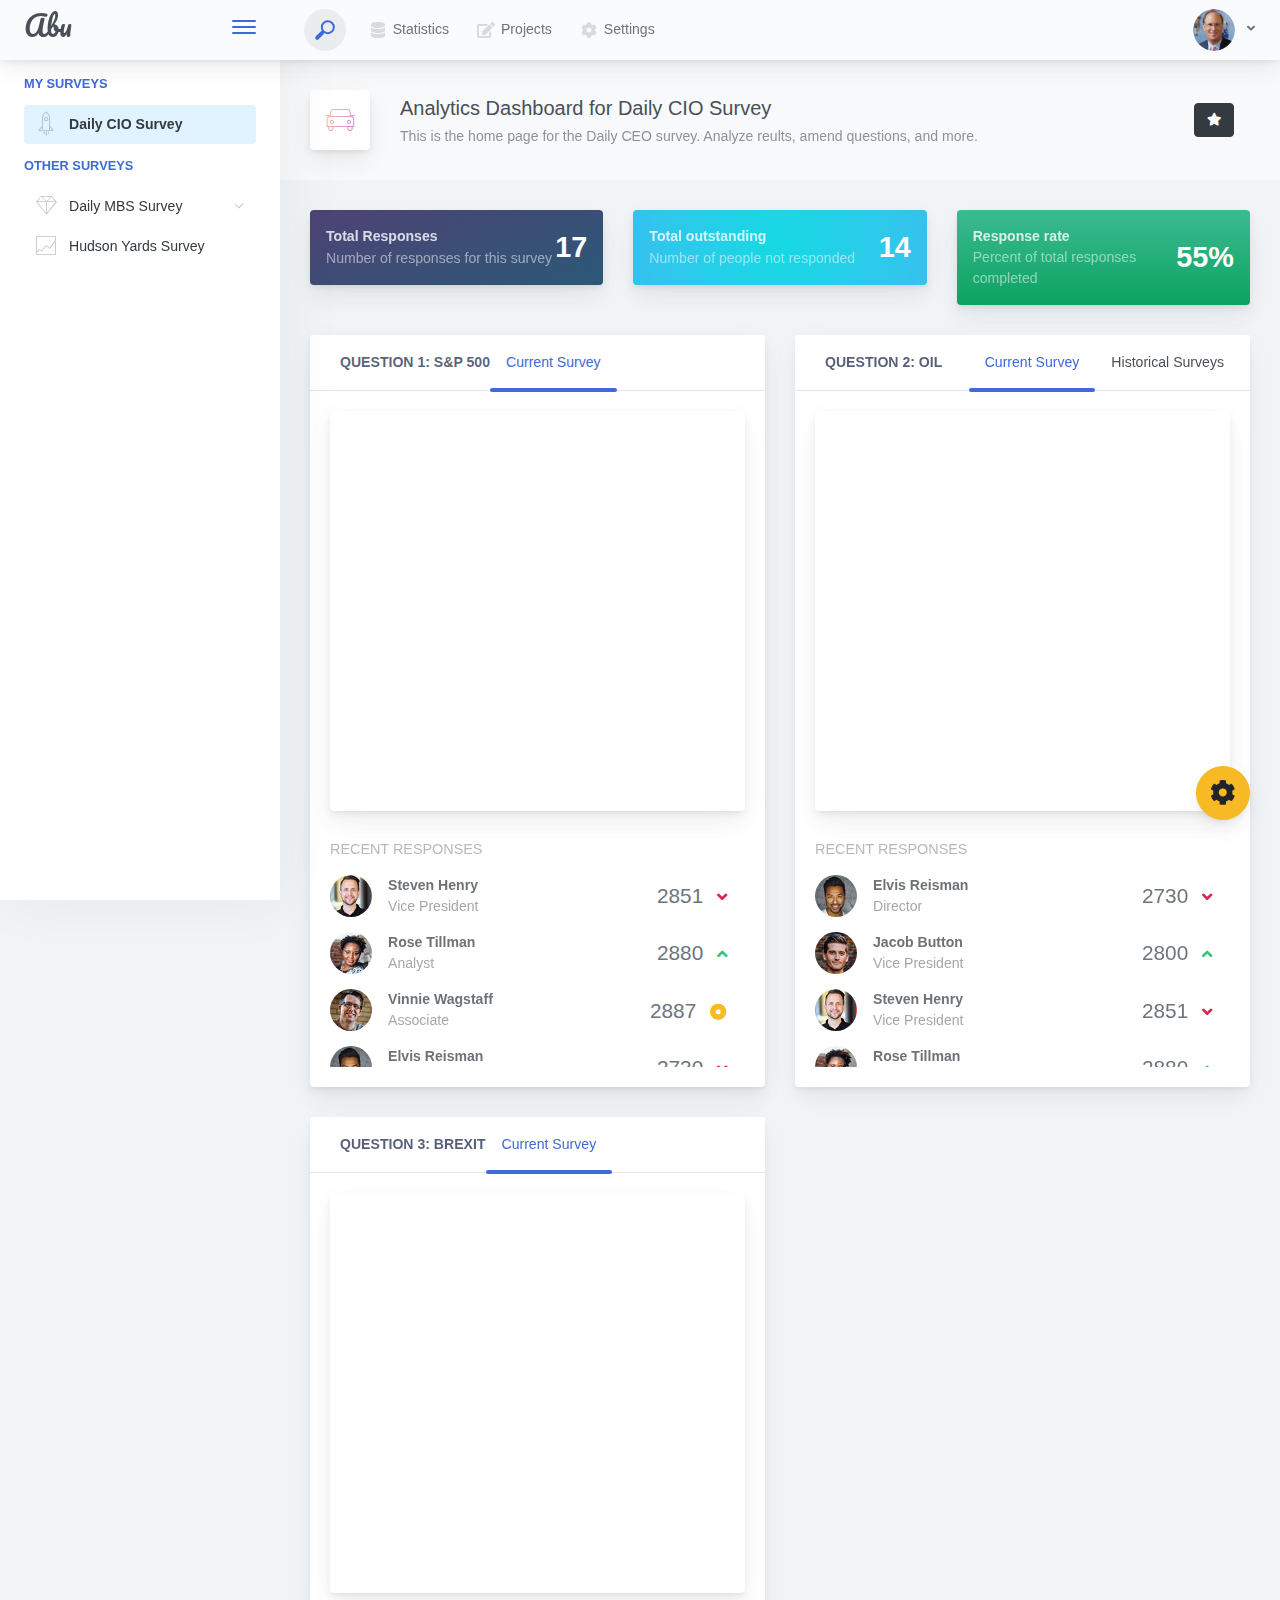
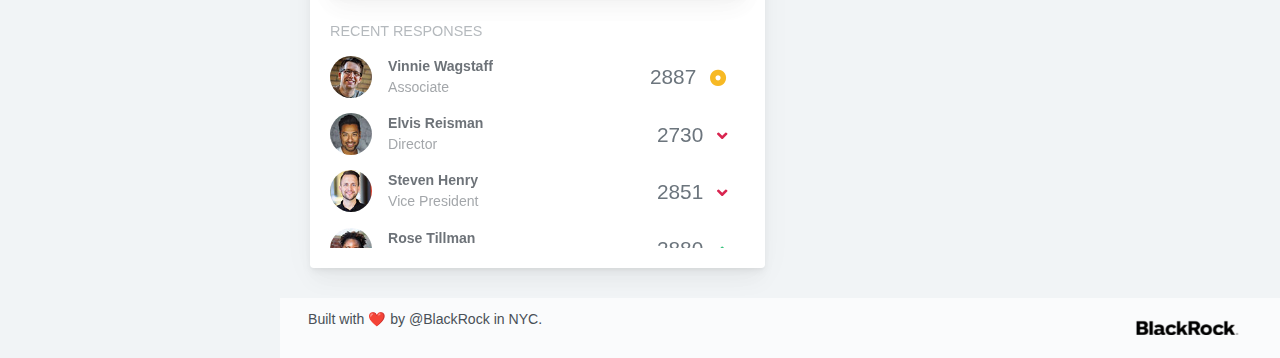
==== web-view/index.html @ b14fb8de "v0.1 of web-view" ====
<!doctype html>
<html lang="en">

<head>
    <meta charset="utf-8">
    <meta http-equiv="X-UA-Compatible" content="IE=edge">
    <meta http-equiv="Content-Language" content="en">
    <meta http-equiv="Content-Type" content="text/html; charset=utf-8"/>
    <title>Analytics Dashboard - This is an example dashboard created using build-in elements and components.</title>
    <meta name="viewport" content="width=device-width, initial-scale=1, maximum-scale=1, user-scalable=no, shrink-to-fit=no" />
    <meta name="description" content="This is an example dashboard created using build-in elements and components.">
    <meta name="msapplication-tap-highlight" content="no">
    <!--
    =========================================================
    * ArchitectUI HTML Theme Dashboard - v1.0.0
    =========================================================
    * Product Page: https://dashboardpack.com
    * Copyright 2019 DashboardPack (https://dashboardpack.com)
    * Licensed under MIT (https://github.com/DashboardPack/architectui-html-theme-free/blob/master/LICENSE)
    =========================================================
    * The above copyright notice and this permission notice shall be included in all copies or substantial portions of the Software.
    -->
<link href="./main.css" rel="stylesheet"></head>
<link href="https://fonts.googleapis.com/css?family=Pacifico" rel="stylesheet">
<body>
    <div class="app-container app-theme-white body-tabs-shadow fixed-sidebar fixed-header">
        <div class="app-header header-shadow">
            <div class="app-header__logo">
              <div>
                <h3 style="font-family: 'Pacifico', cursive;">Abu</h3>
              </div>
                <div class="header__pane ml-auto">
                    <div>
                        <button type="button" class="hamburger close-sidebar-btn hamburger--elastic" data-class="closed-sidebar">
                            <span class="hamburger-box">
                                <span class="hamburger-inner"></span>
                            </span>
                        </button>
                    </div>
                </div>
            </div>
            <div class="app-header__mobile-menu">
                <div>
                    <button type="button" class="hamburger hamburger--elastic mobile-toggle-nav">
                        <span class="hamburger-box">
                            <span class="hamburger-inner"></span>
                        </span>
                    </button>
                </div>
            </div>
            <div class="app-header__menu">
                <span>
                    <button type="button" class="btn-icon btn-icon-only btn btn-primary btn-sm mobile-toggle-header-nav">
                        <span class="btn-icon-wrapper">
                            <i class="fa fa-ellipsis-v fa-w-6"></i>
                        </span>
                    </button>
                </span>
            </div>    <div class="app-header__content">
                <div class="app-header-left">
                    <div class="search-wrapper">
                        <div class="input-holder">
                            <input type="text" class="search-input" placeholder="Type to search">
                            <button class="search-icon"><span></span></button>
                        </div>
                        <button class="close"></button>
                    </div>
                    <ul class="header-menu nav">
                        <li class="nav-item">
                            <a href="javascript:void(0);" class="nav-link">
                                <i class="nav-link-icon fa fa-database"> </i>
                                Statistics
                            </a>
                        </li>
                        <li class="btn-group nav-item">
                            <a href="javascript:void(0);" class="nav-link">
                                <i class="nav-link-icon fa fa-edit"></i>
                                Projects
                            </a>
                        </li>
                        <li class="dropdown nav-item">
                            <a href="javascript:void(0);" class="nav-link">
                                <i class="nav-link-icon fa fa-cog"></i>
                                Settings
                            </a>
                        </li>
                    </ul>        </div>
                <div class="app-header-right">
                    <div class="header-btn-lg pr-0">
                        <div class="widget-content p-0">
                            <div class="widget-content-wrapper">
                                <div class="widget-content-left">
                                    <div class="btn-group">
                                        <a data-toggle="dropdown" aria-haspopup="true" aria-expanded="false" class="p-0 btn">
                                            <img width="42" class="rounded-circle" src="assets/images/avatars/larry.jpg" alt="">
                                            <i class="fa fa-angle-down ml-2 opacity-8"></i>
                                        </a>
                                        <div tabindex="-1" role="menu" aria-hidden="true" class="dropdown-menu dropdown-menu-right">
                                            <button type="button" tabindex="0" class="dropdown-item">User Account</button>
                                            <button type="button" tabindex="0" class="dropdown-item">Settings</button>
                                        </div>
                                    </div>
                                </div>
                                <div class="widget-content-left  ml-3 header-user-info">
                                    <div class="widget-heading">
                                        Larry D. Fink
                                    </div>
                                    <div class="widget-subheading">
                                        Portfolio Manager
                                    </div>
                                </div>
                            </div>
                        </div>
                    </div>        </div>
            </div>
        </div>        <div class="ui-theme-settings">
            <button type="button" id="TooltipDemo" class="btn-open-options btn btn-warning">
                <i class="fa fa-cog fa-w-16 fa-spin fa-2x"></i>
            </button>
            <div class="theme-settings__inner">
                <div class="scrollbar-container">
                    <div class="theme-settings__options-wrapper">
                        <h3 class="themeoptions-heading">Layout Options
                        </h3>
                        <div class="p-3">
                            <ul class="list-group">
                                <li class="list-group-item">
                                    <div class="widget-content p-0">
                                        <div class="widget-content-wrapper">
                                            <div class="widget-content-left mr-3">
                                                <div class="switch has-switch switch-container-class" data-class="fixed-header">
                                                    <div class="switch-animate switch-on">
                                                        <input type="checkbox" checked data-toggle="toggle" data-onstyle="success">
                                                    </div>
                                                </div>
                                            </div>
                                            <div class="widget-content-left">
                                                <div class="widget-heading">Fixed Header
                                                </div>
                                                <div class="widget-subheading">Makes the header top fixed, always visible!
                                                </div>
                                            </div>
                                        </div>
                                    </div>
                                </li>
                                <li class="list-group-item">
                                    <div class="widget-content p-0">
                                        <div class="widget-content-wrapper">
                                            <div class="widget-content-left mr-3">
                                                <div class="switch has-switch switch-container-class" data-class="fixed-sidebar">
                                                    <div class="switch-animate switch-on">
                                                        <input type="checkbox" checked data-toggle="toggle" data-onstyle="success">
                                                    </div>
                                                </div>
                                            </div>
                                            <div class="widget-content-left">
                                                <div class="widget-heading">Fixed Sidebar
                                                </div>
                                                <div class="widget-subheading">Makes the sidebar left fixed, always visible!
                                                </div>
                                            </div>
                                        </div>
                                    </div>
                                </li>
                                <li class="list-group-item">
                                    <div class="widget-content p-0">
                                        <div class="widget-content-wrapper">
                                            <div class="widget-content-left mr-3">
                                                <div class="switch has-switch switch-container-class" data-class="fixed-footer">
                                                    <div class="switch-animate switch-off">
                                                        <input type="checkbox" data-toggle="toggle" data-onstyle="success">
                                                    </div>
                                                </div>
                                            </div>
                                            <div class="widget-content-left">
                                                <div class="widget-heading">Fixed Footer
                                                </div>
                                                <div class="widget-subheading">Makes the app footer bottom fixed, always visible!
                                                </div>
                                            </div>
                                        </div>
                                    </div>
                                </li>
                            </ul>
                        </div>
                        <h3 class="themeoptions-heading">
                            <div>
                                Header Options
                            </div>
                            <button type="button" class="btn-pill btn-shadow btn-wide ml-auto btn btn-focus btn-sm switch-header-cs-class" data-class="">
                                Restore Default
                            </button>
                        </h3>
                        <div class="p-3">
                            <ul class="list-group">
                                <li class="list-group-item">
                                    <h5 class="pb-2">Choose Color Scheme
                                    </h5>
                                    <div class="theme-settings-swatches">
                                        <div class="swatch-holder bg-primary switch-header-cs-class" data-class="bg-primary header-text-light">
                                        </div>
                                        <div class="swatch-holder bg-secondary switch-header-cs-class" data-class="bg-secondary header-text-light">
                                        </div>
                                        <div class="swatch-holder bg-success switch-header-cs-class" data-class="bg-success header-text-dark">
                                        </div>
                                        <div class="swatch-holder bg-info switch-header-cs-class" data-class="bg-info header-text-dark">
                                        </div>
                                        <div class="swatch-holder bg-warning switch-header-cs-class" data-class="bg-warning header-text-dark">
                                        </div>
                                        <div class="swatch-holder bg-danger switch-header-cs-class" data-class="bg-danger header-text-light">
                                        </div>
                                        <div class="swatch-holder bg-light switch-header-cs-class" data-class="bg-light header-text-dark">
                                        </div>
                                        <div class="swatch-holder bg-dark switch-header-cs-class" data-class="bg-dark header-text-light">
                                        </div>
                                        <div class="swatch-holder bg-focus switch-header-cs-class" data-class="bg-focus header-text-light">
                                        </div>
                                        <div class="swatch-holder bg-alternate switch-header-cs-class" data-class="bg-alternate header-text-light">
                                        </div>
                                        <div class="divider">
                                        </div>
                                        <div class="swatch-holder bg-vicious-stance switch-header-cs-class" data-class="bg-vicious-stance header-text-light">
                                        </div>
                                        <div class="swatch-holder bg-midnight-bloom switch-header-cs-class" data-class="bg-midnight-bloom header-text-light">
                                        </div>
                                        <div class="swatch-holder bg-night-sky switch-header-cs-class" data-class="bg-night-sky header-text-light">
                                        </div>
                                        <div class="swatch-holder bg-slick-carbon switch-header-cs-class" data-class="bg-slick-carbon header-text-light">
                                        </div>
                                        <div class="swatch-holder bg-asteroid switch-header-cs-class" data-class="bg-asteroid header-text-light">
                                        </div>
                                        <div class="swatch-holder bg-royal switch-header-cs-class" data-class="bg-royal header-text-light">
                                        </div>
                                        <div class="swatch-holder bg-warm-flame switch-header-cs-class" data-class="bg-warm-flame header-text-dark">
                                        </div>
                                        <div class="swatch-holder bg-night-fade switch-header-cs-class" data-class="bg-night-fade header-text-dark">
                                        </div>
                                        <div class="swatch-holder bg-sunny-morning switch-header-cs-class" data-class="bg-sunny-morning header-text-dark">
                                        </div>
                                        <div class="swatch-holder bg-tempting-azure switch-header-cs-class" data-class="bg-tempting-azure header-text-dark">
                                        </div>
                                        <div class="swatch-holder bg-amy-crisp switch-header-cs-class" data-class="bg-amy-crisp header-text-dark">
                                        </div>
                                        <div class="swatch-holder bg-heavy-rain switch-header-cs-class" data-class="bg-heavy-rain header-text-dark">
                                        </div>
                                        <div class="swatch-holder bg-mean-fruit switch-header-cs-class" data-class="bg-mean-fruit header-text-dark">
                                        </div>
                                        <div class="swatch-holder bg-malibu-beach switch-header-cs-class" data-class="bg-malibu-beach header-text-light">
                                        </div>
                                        <div class="swatch-holder bg-deep-blue switch-header-cs-class" data-class="bg-deep-blue header-text-dark">
                                        </div>
                                        <div class="swatch-holder bg-ripe-malin switch-header-cs-class" data-class="bg-ripe-malin header-text-light">
                                        </div>
                                        <div class="swatch-holder bg-arielle-smile switch-header-cs-class" data-class="bg-arielle-smile header-text-light">
                                        </div>
                                        <div class="swatch-holder bg-plum-plate switch-header-cs-class" data-class="bg-plum-plate header-text-light">
                                        </div>
                                        <div class="swatch-holder bg-happy-fisher switch-header-cs-class" data-class="bg-happy-fisher header-text-dark">
                                        </div>
                                        <div class="swatch-holder bg-happy-itmeo switch-header-cs-class" data-class="bg-happy-itmeo header-text-light">
                                        </div>
                                        <div class="swatch-holder bg-mixed-hopes switch-header-cs-class" data-class="bg-mixed-hopes header-text-light">
                                        </div>
                                        <div class="swatch-holder bg-strong-bliss switch-header-cs-class" data-class="bg-strong-bliss header-text-light">
                                        </div>
                                        <div class="swatch-holder bg-grow-early switch-header-cs-class" data-class="bg-grow-early header-text-light">
                                        </div>
                                        <div class="swatch-holder bg-love-kiss switch-header-cs-class" data-class="bg-love-kiss header-text-light">
                                        </div>
                                        <div class="swatch-holder bg-premium-dark switch-header-cs-class" data-class="bg-premium-dark header-text-light">
                                        </div>
                                        <div class="swatch-holder bg-happy-green switch-header-cs-class" data-class="bg-happy-green header-text-light">
                                        </div>
                                    </div>
                                </li>
                            </ul>
                        </div>
                        <h3 class="themeoptions-heading">
                            <div>Sidebar Options</div>
                            <button type="button" class="btn-pill btn-shadow btn-wide ml-auto btn btn-focus btn-sm switch-sidebar-cs-class" data-class="">
                                Restore Default
                            </button>
                        </h3>
                        <div class="p-3">
                            <ul class="list-group">
                                <li class="list-group-item">
                                    <h5 class="pb-2">Choose Color Scheme
                                    </h5>
                                    <div class="theme-settings-swatches">
                                        <div class="swatch-holder bg-primary switch-sidebar-cs-class" data-class="bg-primary sidebar-text-light">
                                        </div>
                                        <div class="swatch-holder bg-secondary switch-sidebar-cs-class" data-class="bg-secondary sidebar-text-light">
                                        </div>
                                        <div class="swatch-holder bg-success switch-sidebar-cs-class" data-class="bg-success sidebar-text-dark">
                                        </div>
                                        <div class="swatch-holder bg-info switch-sidebar-cs-class" data-class="bg-info sidebar-text-dark">
                                        </div>
                                        <div class="swatch-holder bg-warning switch-sidebar-cs-class" data-class="bg-warning sidebar-text-dark">
                                        </div>
                                        <div class="swatch-holder bg-danger switch-sidebar-cs-class" data-class="bg-danger sidebar-text-light">
                                        </div>
                                        <div class="swatch-holder bg-light switch-sidebar-cs-class" data-class="bg-light sidebar-text-dark">
                                        </div>
                                        <div class="swatch-holder bg-dark switch-sidebar-cs-class" data-class="bg-dark sidebar-text-light">
                                        </div>
                                        <div class="swatch-holder bg-focus switch-sidebar-cs-class" data-class="bg-focus sidebar-text-light">
                                        </div>
                                        <div class="swatch-holder bg-alternate switch-sidebar-cs-class" data-class="bg-alternate sidebar-text-light">
                                        </div>
                                        <div class="divider">
                                        </div>
                                        <div class="swatch-holder bg-vicious-stance switch-sidebar-cs-class" data-class="bg-vicious-stance sidebar-text-light">
                                        </div>
                                        <div class="swatch-holder bg-midnight-bloom switch-sidebar-cs-class" data-class="bg-midnight-bloom sidebar-text-light">
                                        </div>
                                        <div class="swatch-holder bg-night-sky switch-sidebar-cs-class" data-class="bg-night-sky sidebar-text-light">
                                        </div>
                                        <div class="swatch-holder bg-slick-carbon switch-sidebar-cs-class" data-class="bg-slick-carbon sidebar-text-light">
                                        </div>
                                        <div class="swatch-holder bg-asteroid switch-sidebar-cs-class" data-class="bg-asteroid sidebar-text-light">
                                        </div>
                                        <div class="swatch-holder bg-royal switch-sidebar-cs-class" data-class="bg-royal sidebar-text-light">
                                        </div>
                                        <div class="swatch-holder bg-warm-flame switch-sidebar-cs-class" data-class="bg-warm-flame sidebar-text-dark">
                                        </div>
                                        <div class="swatch-holder bg-night-fade switch-sidebar-cs-class" data-class="bg-night-fade sidebar-text-dark">
                                        </div>
                                        <div class="swatch-holder bg-sunny-morning switch-sidebar-cs-class" data-class="bg-sunny-morning sidebar-text-dark">
                                        </div>
                                        <div class="swatch-holder bg-tempting-azure switch-sidebar-cs-class" data-class="bg-tempting-azure sidebar-text-dark">
                                        </div>
                                        <div class="swatch-holder bg-amy-crisp switch-sidebar-cs-class" data-class="bg-amy-crisp sidebar-text-dark">
                                        </div>
                                        <div class="swatch-holder bg-heavy-rain switch-sidebar-cs-class" data-class="bg-heavy-rain sidebar-text-dark">
                                        </div>
                                        <div class="swatch-holder bg-mean-fruit switch-sidebar-cs-class" data-class="bg-mean-fruit sidebar-text-dark">
                                        </div>
                                        <div class="swatch-holder bg-malibu-beach switch-sidebar-cs-class" data-class="bg-malibu-beach sidebar-text-light">
                                        </div>
                                        <div class="swatch-holder bg-deep-blue switch-sidebar-cs-class" data-class="bg-deep-blue sidebar-text-dark">
                                        </div>
                                        <div class="swatch-holder bg-ripe-malin switch-sidebar-cs-class" data-class="bg-ripe-malin sidebar-text-light">
                                        </div>
                                        <div class="swatch-holder bg-arielle-smile switch-sidebar-cs-class" data-class="bg-arielle-smile sidebar-text-light">
                                        </div>
                                        <div class="swatch-holder bg-plum-plate switch-sidebar-cs-class" data-class="bg-plum-plate sidebar-text-light">
                                        </div>
                                        <div class="swatch-holder bg-happy-fisher switch-sidebar-cs-class" data-class="bg-happy-fisher sidebar-text-dark">
                                        </div>
                                        <div class="swatch-holder bg-happy-itmeo switch-sidebar-cs-class" data-class="bg-happy-itmeo sidebar-text-light">
                                        </div>
                                        <div class="swatch-holder bg-mixed-hopes switch-sidebar-cs-class" data-class="bg-mixed-hopes sidebar-text-light">
                                        </div>
                                        <div class="swatch-holder bg-strong-bliss switch-sidebar-cs-class" data-class="bg-strong-bliss sidebar-text-light">
                                        </div>
                                        <div class="swatch-holder bg-grow-early switch-sidebar-cs-class" data-class="bg-grow-early sidebar-text-light">
                                        </div>
                                        <div class="swatch-holder bg-love-kiss switch-sidebar-cs-class" data-class="bg-love-kiss sidebar-text-light">
                                        </div>
                                        <div class="swatch-holder bg-premium-dark switch-sidebar-cs-class" data-class="bg-premium-dark sidebar-text-light">
                                        </div>
                                        <div class="swatch-holder bg-happy-green switch-sidebar-cs-class" data-class="bg-happy-green sidebar-text-light">
                                        </div>
                                    </div>
                                </li>
                            </ul>
                        </div>
                        <h3 class="themeoptions-heading">
                            <div>Main Content Options</div>
                            <button type="button" class="btn-pill btn-shadow btn-wide ml-auto active btn btn-focus btn-sm">Restore Default
                            </button>
                        </h3>
                        <div class="p-3">
                            <ul class="list-group">
                                <li class="list-group-item">
                                    <h5 class="pb-2">Page Section Tabs
                                    </h5>
                                    <div class="theme-settings-swatches">
                                        <div role="group" class="mt-2 btn-group">
                                            <button type="button" class="btn-wide btn-shadow btn-primary btn btn-secondary switch-theme-class" data-class="body-tabs-line">
                                                Line
                                            </button>
                                            <button type="button" class="btn-wide btn-shadow btn-primary active btn btn-secondary switch-theme-class" data-class="body-tabs-shadow">
                                                Shadow
                                            </button>
                                        </div>
                                    </div>
                                </li>
                            </ul>
                        </div>
                    </div>
                </div>
            </div>
        </div>        <div class="app-main">
                <div class="app-sidebar sidebar-shadow">
                    <div class="app-header__logo">
                        <h3>Abu</h3>
                        <div class="header__pane ml-auto">
                            <div>
                                <button type="button" class="hamburger close-sidebar-btn hamburger--elastic" data-class="closed-sidebar">
                                    <span class="hamburger-box">
                                        <span class="hamburger-inner"></span>
                                    </span>
                                </button>
                            </div>
                        </div>
                    </div>
                    <div class="app-header__mobile-menu">
                        <div>
                            <button type="button" class="hamburger hamburger--elastic mobile-toggle-nav">
                                <span class="hamburger-box">
                                    <span class="hamburger-inner"></span>
                                </span>
                            </button>
                        </div>
                    </div>
                    <div class="app-header__menu">
                        <span>
                            <button type="button" class="btn-icon btn-icon-only btn btn-primary btn-sm mobile-toggle-header-nav">
                                <span class="btn-icon-wrapper">
                                    <i class="fa fa-ellipsis-v fa-w-6"></i>
                                </span>
                            </button>
                        </span>
                    </div>    <div class="scrollbar-sidebar">
                        <div class="app-sidebar__inner">
                            <ul class="vertical-nav-menu">
                                <li class="app-sidebar__heading">My Surveys</li>
                                <li>
                                    <a href="index.html" class="mm-active">
                                        <i class="metismenu-icon pe-7s-rocket"></i>
                                        Daily CIO Survey
                                    </a>
                                </li>
                                <li class="app-sidebar__heading">Other Surveys</li>
                                <li>
                                    <a href="#">
                                        <i class="metismenu-icon pe-7s-diamond"></i>
                                        Daily MBS Survey
                                        <i class="metismenu-state-icon pe-7s-angle-down caret-left"></i>
                                    </a>
                                </li>
                                <li>
                                    <a href="charts-chartjs.html">
                                        <i class="metismenu-icon pe-7s-graph2">
                                        </i>Hudson Yards Survey
                                    </a>
                                </li>
                            </ul>
                        </div>
                    </div>
                </div>    <div class="app-main__outer">
                    <div class="app-main__inner">
                        <div class="app-page-title">
                            <div class="page-title-wrapper">
                                <div class="page-title-heading">
                                    <div class="page-title-icon">
                                        <i class="pe-7s-car icon-gradient bg-mean-fruit">
                                        </i>
                                    </div>
                                    <div>Analytics Dashboard for Daily CIO Survey
                                        <div class="page-title-subheading">This is the home page for the Daily CEO survey. Analyze reults, amend questions, and more.
                                        </div>
                                    </div>
                                </div>
                                <div class="page-title-actions">
                                    <button type="button" data-toggle="tooltip" title="Favorite this survey" data-placement="bottom" class="btn-shadow mr-3 btn btn-dark">
                                        <i class="fa fa-star"></i>
                                    </button>

                                </div>    </div>
                        </div>            <div class="row">
                            <div class="col-md-6 col-xl-4">
                                <div class="card mb-3 widget-content bg-midnight-bloom">
                                    <div class="widget-content-wrapper text-white">
                                        <div class="widget-content-left">
                                            <div class="widget-heading">Total Responses</div>
                                            <div class="widget-subheading">Number of responses for this survey</div>
                                        </div>
                                        <div class="widget-content-right">
                                            <div class="widget-numbers text-white"><span>17</span></div>
                                        </div>
                                    </div>
                                </div>
                            </div>
                            <div class="col-md-6 col-xl-4">
                                <div class="card mb-3 widget-content bg-arielle-smile">
                                    <div class="widget-content-wrapper text-white">
                                        <div class="widget-content-left">
                                            <div class="widget-heading">Total outstanding</div>
                                            <div class="widget-subheading">Number of people not responded</div>
                                        </div>
                                        <div class="widget-content-right">
                                            <div class="widget-numbers text-white"><span>14</span></div>
                                        </div>
                                    </div>
                                </div>
                            </div>
                            <div class="col-md-6 col-xl-4">
                                <div class="card mb-3 widget-content bg-grow-early">
                                    <div class="widget-content-wrapper text-white">
                                        <div class="widget-content-left">
                                            <div class="widget-heading">Response rate</div>
                                            <div class="widget-subheading">Percent of total responses completed</div>
                                        </div>
                                        <div class="widget-content-right">
                                            <div class="widget-numbers text-white"><span>55%</span></div>
                                        </div>
                                    </div>
                                </div>
                            </div>
                        </div>
                        <div class="row">
                            <div class="col-md-12 col-lg-6">
                                <div class="mb-3 card">
                                    <div class="card-header-tab card-header-tab-animation card-header">
                                        <div class="card-header-title">
                                            <i class="header-icon lnr-apartment icon-gradient bg-love-kiss"> </i>
                                            Question 1: S&P 500
                                        </div>
                                        <ul class="nav">
                                            <li class="nav-item"><a href="javascript:void(0);" class="active nav-link">Current Survey</a></li>
                                            <li class="nav-item"><a href="javascript:void(0);" class="nav-link second-tab-toggle">Historical Surveys</a></li>
                                        </ul>
                                    </div>
                                    <div class="card-body">
                                      <div class="tab-content">
                                            <div class="tab-pane fade show active" id="tabs-eg-77">
                                                <div class="card mb-3 widget-chart widget-chart2 text-left w-100">
                                                    <div class="widget-chat-wrapper-outer">
                                                        <div class="widget-chart-wrapper widget-chart-wrapper-lg opacity-10 m-0">
                                                              <div id="question1" style="height: 400px; margin: auto; min-width: 310px; max-width: 600px"></div>
                                                        </div>
                                                    </div>
                                                </div>
                                                <h6 class="text-muted text-uppercase font-size-md opacity-5 font-weight-normal">RECENT RESPONSES</h6>
                                                <div class="scroll-area-sm">
                                                    <div class="scrollbar-container">
                                                        <ul class="rm-list-borders rm-list-borders-scroll list-group list-group-flush">
                                                            <li class="list-group-item">
                                                                <div class="widget-content p-0">
                                                                    <div class="widget-content-wrapper">
                                                                        <div class="widget-content-left mr-3">
                                                                            <img width="42" class="rounded-circle" src="assets/images/avatars/9.jpg" alt="">
                                                                        </div>
                                                                        <div class="widget-content-left">
                                                                            <div class="widget-heading">Steven Henry</div>
                                                                            <div class="widget-subheading">Vice President</div>
                                                                        </div>
                                                                        <div class="widget-content-right">
                                                                            <div class="font-size-xlg text-muted">

                                                                                <span>2851</span>
                                                                                <small class="text-danger pl-2">
                                                                                    <i class="fa fa-angle-down"></i>
                                                                                </small>
                                                                            </div>
                                                                        </div>
                                                                    </div>
                                                                </div>
                                                            </li>
                                                            <li class="list-group-item">
                                                                <div class="widget-content p-0">
                                                                    <div class="widget-content-wrapper">
                                                                        <div class="widget-content-left mr-3">
                                                                            <img width="42" class="rounded-circle" src="assets/images/avatars/5.jpg" alt="">
                                                                        </div>
                                                                        <div class="widget-content-left">
                                                                            <div class="widget-heading">Rose Tillman</div>
                                                                            <div class="widget-subheading">Analyst</div>
                                                                        </div>
                                                                        <div class="widget-content-right">
                                                                            <div class="font-size-xlg text-muted">

                                                                                <span>2880</span>
                                                                                <small class="text-success pl-2">
                                                                                    <i class="fa fa-angle-up"></i>
                                                                                </small>
                                                                            </div>
                                                                        </div>
                                                                    </div>
                                                                </div>
                                                            </li>
                                                            <li class="list-group-item">
                                                                <div class="widget-content p-0">
                                                                    <div class="widget-content-wrapper">
                                                                        <div class="widget-content-left mr-3">
                                                                            <img width="42" class="rounded-circle" src="assets/images/avatars/4.jpg" alt="">
                                                                        </div>
                                                                        <div class="widget-content-left">
                                                                            <div class="widget-heading">Vinnie Wagstaff</div>
                                                                            <div class="widget-subheading">Associate</div>
                                                                        </div>
                                                                        <div class="widget-content-right">
                                                                            <div class="font-size-xlg text-muted">

                                                                                <span>2887</span>
                                                                                <small class="text-warning pl-2">
                                                                                    <i class="fa fa-dot-circle"></i>
                                                                                </small>
                                                                            </div>
                                                                        </div>
                                                                    </div>
                                                                </div>
                                                            </li>
                                                            <li class="list-group-item">
                                                                <div class="widget-content p-0">
                                                                    <div class="widget-content-wrapper">
                                                                        <div class="widget-content-left mr-3">
                                                                            <img width="42" class="rounded-circle" src="assets/images/avatars/3.jpg" alt="">
                                                                        </div>
                                                                        <div class="widget-content-left">
                                                                            <div class="widget-heading">Elvis Reisman</div>
                                                                            <div class="widget-subheading">Director</div>
                                                                        </div>
                                                                        <div class="widget-content-right">
                                                                            <div class="font-size-xlg text-muted">

                                                                                <span>2730</span>
                                                                                <small class="text-danger pl-2">
                                                                                    <i class="fa fa-angle-down"></i>
                                                                                </small>
                                                                            </div>
                                                                        </div>
                                                                    </div>
                                                                </div>
                                                            </li>
                                                            <li class="list-group-item">
                                                                <div class="widget-content p-0">
                                                                    <div class="widget-content-wrapper">
                                                                        <div class="widget-content-left mr-3">
                                                                            <img width="42" class="rounded-circle" src="assets/images/avatars/2.jpg" alt="">
                                                                        </div>
                                                                        <div class="widget-content-left">
                                                                            <div class="widget-heading">Jacob Button</div>
                                                                            <div class="widget-subheading">Vice President</div>
                                                                        </div>
                                                                        <div class="widget-content-right">
                                                                            <div class="font-size-xlg text-muted">

                                                                                <span>2800</span>
                                                                                <small class="text-success pl-2">
                                                                                    <i class="fa fa-angle-up"></i>
                                                                                </small>
                                                                            </div>
                                                                        </div>
                                                                    </div>
                                                                </div>
                                                            </li>
                                                        </ul>
                                                    </div>
                                                </div>
                                            </div>
                                        </div>
                                    </div>
                                </div>
                            </div>
                            <div class="col-md-12 col-lg-6">
                                <div class="mb-3 card">
                                    <div class="card-header-tab card-header-tab-animation card-header">
                                        <div class="card-header-title">
                                            <i class="header-icon lnr-apartment icon-gradient bg-love-kiss"> </i>
                                            Question 2: Oil
                                        </div>
                                        <ul class="nav">
                                            <li class="nav-item"><a href="javascript:void(0);" class="active nav-link">Current Survey</a></li>
                                            <li class="nav-item"><a href="javascript:void(0);" class="nav-link second-tab-toggle">Historical Surveys</a></li>
                                        </ul>
                                    </div>
                                    <div class="card-body">
                                      <div class="tab-content">
                                            <div class="tab-pane fade show active" id="tabs-eg-77">
                                                <div class="card mb-3 widget-chart widget-chart2 text-left w-100">
                                                    <div class="widget-chat-wrapper-outer">
                                                        <div class="widget-chart-wrapper widget-chart-wrapper-lg opacity-10 m-0">
                                                              <div id="question2" style="height: 400px; margin: auto; min-width: 310px; max-width: 600px"></div>
                                                        </div>
                                                    </div>
                                                </div>
                                                <h6 class="text-muted text-uppercase font-size-md opacity-5 font-weight-normal">RECENT RESPONSES</h6>
                                                <div class="scroll-area-sm">
                                                    <div class="scrollbar-container">
                                                        <ul class="rm-list-borders rm-list-borders-scroll list-group list-group-flush">
                                                          <li class="list-group-item">
                                                              <div class="widget-content p-0">
                                                                  <div class="widget-content-wrapper">
                                                                      <div class="widget-content-left mr-3">
                                                                          <img width="42" class="rounded-circle" src="assets/images/avatars/3.jpg" alt="">
                                                                      </div>
                                                                      <div class="widget-content-left">
                                                                          <div class="widget-heading">Elvis Reisman</div>
                                                                          <div class="widget-subheading">Director</div>
                                                                      </div>
                                                                      <div class="widget-content-right">
                                                                          <div class="font-size-xlg text-muted">

                                                                              <span>2730</span>
                                                                              <small class="text-danger pl-2">
                                                                                  <i class="fa fa-angle-down"></i>
                                                                              </small>
                                                                          </div>
                                                                      </div>
                                                                  </div>
                                                              </div>
                                                          </li>
                                                          <li class="list-group-item">
                                                              <div class="widget-content p-0">
                                                                  <div class="widget-content-wrapper">
                                                                      <div class="widget-content-left mr-3">
                                                                          <img width="42" class="rounded-circle" src="assets/images/avatars/2.jpg" alt="">
                                                                      </div>
                                                                      <div class="widget-content-left">
                                                                          <div class="widget-heading">Jacob Button</div>
                                                                          <div class="widget-subheading">Vice President</div>
                                                                      </div>
                                                                      <div class="widget-content-right">
                                                                          <div class="font-size-xlg text-muted">

                                                                              <span>2800</span>
                                                                              <small class="text-success pl-2">
                                                                                  <i class="fa fa-angle-up"></i>
                                                                              </small>
                                                                          </div>
                                                                      </div>
                                                                  </div>
                                                              </div>
                                                          </li>
                                                            <li class="list-group-item">
                                                                <div class="widget-content p-0">
                                                                    <div class="widget-content-wrapper">
                                                                        <div class="widget-content-left mr-3">
                                                                            <img width="42" class="rounded-circle" src="assets/images/avatars/9.jpg" alt="">
                                                                        </div>
                                                                        <div class="widget-content-left">
                                                                            <div class="widget-heading">Steven Henry</div>
                                                                            <div class="widget-subheading">Vice President</div>
                                                                        </div>
                                                                        <div class="widget-content-right">
                                                                            <div class="font-size-xlg text-muted">

                                                                                <span>2851</span>
                                                                                <small class="text-danger pl-2">
                                                                                    <i class="fa fa-angle-down"></i>
                                                                                </small>
                                                                            </div>
                                                                        </div>
                                                                    </div>
                                                                </div>
                                                            </li>
                                                            <li class="list-group-item">
                                                                <div class="widget-content p-0">
                                                                    <div class="widget-content-wrapper">
                                                                        <div class="widget-content-left mr-3">
                                                                            <img width="42" class="rounded-circle" src="assets/images/avatars/5.jpg" alt="">
                                                                        </div>
                                                                        <div class="widget-content-left">
                                                                            <div class="widget-heading">Rose Tillman</div>
                                                                            <div class="widget-subheading">Analyst</div>
                                                                        </div>
                                                                        <div class="widget-content-right">
                                                                            <div class="font-size-xlg text-muted">

                                                                                <span>2880</span>
                                                                                <small class="text-success pl-2">
                                                                                    <i class="fa fa-angle-up"></i>
                                                                                </small>
                                                                            </div>
                                                                        </div>
                                                                    </div>
                                                                </div>
                                                            </li>
                                                            <li class="list-group-item">
                                                                <div class="widget-content p-0">
                                                                    <div class="widget-content-wrapper">
                                                                        <div class="widget-content-left mr-3">
                                                                            <img width="42" class="rounded-circle" src="assets/images/avatars/4.jpg" alt="">
                                                                        </div>
                                                                        <div class="widget-content-left">
                                                                            <div class="widget-heading">Vinnie Wagstaff</div>
                                                                            <div class="widget-subheading">Associate</div>
                                                                        </div>
                                                                        <div class="widget-content-right">
                                                                            <div class="font-size-xlg text-muted">

                                                                                <span>2887</span>
                                                                                <small class="text-warning pl-2">
                                                                                    <i class="fa fa-dot-circle"></i>
                                                                                </small>
                                                                            </div>
                                                                        </div>
                                                                    </div>
                                                                </div>
                                                            </li>
                                                        </ul>
                                                    </div>
                                                </div>
                                            </div>
                                        </div>
                                    </div>
                                </div>
                            </div>
                            <div class="col-md-12 col-lg-6">
                                <div class="mb-3 card">
                                    <div class="card-header-tab card-header-tab-animation card-header">
                                        <div class="card-header-title">
                                            <i class="header-icon lnr-apartment icon-gradient bg-love-kiss"> </i>
                                            Question 3: Brexit
                                        </div>
                                        <ul class="nav">
                                            <li class="nav-item"><a href="javascript:void(0);" class="active nav-link">Current Survey</a></li>
                                            <li class="nav-item"><a href="javascript:void(0);" class="nav-link second-tab-toggle">Historical Surveys</a></li>
                                        </ul>
                                    </div>
                                    <div class="card-body">
                                      <div class="tab-content">
                                            <div class="tab-pane fade show active" id="tabs-eg-77">
                                                <div class="card mb-3 widget-chart widget-chart2 text-left w-100">
                                                    <div class="widget-chat-wrapper-outer">
                                                        <div class="widget-chart-wrapper widget-chart-wrapper-lg opacity-10 m-0">
                                                              <div id="question3" style="height: 400px; margin: auto; min-width: 310px; max-width: 600px"></div>
                                                        </div>
                                                    </div>
                                                </div>
                                                <h6 class="text-muted text-uppercase font-size-md opacity-5 font-weight-normal">RECENT RESPONSES</h6>
                                                <div class="scroll-area-sm">
                                                    <div class="scrollbar-container">
                                                        <ul class="rm-list-borders rm-list-borders-scroll list-group list-group-flush">
                                                          <li class="list-group-item">
                                                              <div class="widget-content p-0">
                                                                  <div class="widget-content-wrapper">
                                                                      <div class="widget-content-left mr-3">
                                                                          <img width="42" class="rounded-circle" src="assets/images/avatars/4.jpg" alt="">
                                                                      </div>
                                                                      <div class="widget-content-left">
                                                                          <div class="widget-heading">Vinnie Wagstaff</div>
                                                                          <div class="widget-subheading">Associate</div>
                                                                      </div>
                                                                      <div class="widget-content-right">
                                                                          <div class="font-size-xlg text-muted">

                                                                              <span>2887</span>
                                                                              <small class="text-warning pl-2">
                                                                                  <i class="fa fa-dot-circle"></i>
                                                                              </small>
                                                                          </div>
                                                                      </div>
                                                                  </div>
                                                              </div>
                                                          </li>
                                                          <li class="list-group-item">
                                                              <div class="widget-content p-0">
                                                                  <div class="widget-content-wrapper">
                                                                      <div class="widget-content-left mr-3">
                                                                          <img width="42" class="rounded-circle" src="assets/images/avatars/3.jpg" alt="">
                                                                      </div>
                                                                      <div class="widget-content-left">
                                                                          <div class="widget-heading">Elvis Reisman</div>
                                                                          <div class="widget-subheading">Director</div>
                                                                      </div>
                                                                      <div class="widget-content-right">
                                                                          <div class="font-size-xlg text-muted">

                                                                              <span>2730</span>
                                                                              <small class="text-danger pl-2">
                                                                                  <i class="fa fa-angle-down"></i>
                                                                              </small>
                                                                          </div>
                                                                      </div>
                                                                  </div>
                                                              </div>
                                                          </li>
                                                            <li class="list-group-item">
                                                                <div class="widget-content p-0">
                                                                    <div class="widget-content-wrapper">
                                                                        <div class="widget-content-left mr-3">
                                                                            <img width="42" class="rounded-circle" src="assets/images/avatars/9.jpg" alt="">
                                                                        </div>
                                                                        <div class="widget-content-left">
                                                                            <div class="widget-heading">Steven Henry</div>
                                                                            <div class="widget-subheading">Vice President</div>
                                                                        </div>
                                                                        <div class="widget-content-right">
                                                                            <div class="font-size-xlg text-muted">

                                                                                <span>2851</span>
                                                                                <small class="text-danger pl-2">
                                                                                    <i class="fa fa-angle-down"></i>
                                                                                </small>
                                                                            </div>
                                                                        </div>
                                                                    </div>
                                                                </div>
                                                            </li>
                                                            <li class="list-group-item">
                                                                <div class="widget-content p-0">
                                                                    <div class="widget-content-wrapper">
                                                                        <div class="widget-content-left mr-3">
                                                                            <img width="42" class="rounded-circle" src="assets/images/avatars/5.jpg" alt="">
                                                                        </div>
                                                                        <div class="widget-content-left">
                                                                            <div class="widget-heading">Rose Tillman</div>
                                                                            <div class="widget-subheading">Analyst</div>
                                                                        </div>
                                                                        <div class="widget-content-right">
                                                                            <div class="font-size-xlg text-muted">

                                                                                <span>2880</span>
                                                                                <small class="text-success pl-2">
                                                                                    <i class="fa fa-angle-up"></i>
                                                                                </small>
                                                                            </div>
                                                                        </div>
                                                                    </div>
                                                                </div>
                                                            </li>
                                                            <li class="list-group-item">
                                                                <div class="widget-content p-0">
                                                                    <div class="widget-content-wrapper">
                                                                        <div class="widget-content-left mr-3">
                                                                            <img width="42" class="rounded-circle" src="assets/images/avatars/2.jpg" alt="">
                                                                        </div>
                                                                        <div class="widget-content-left">
                                                                            <div class="widget-heading">Jacob Button</div>
                                                                            <div class="widget-subheading">Vice President</div>
                                                                        </div>
                                                                        <div class="widget-content-right">
                                                                            <div class="font-size-xlg text-muted">

                                                                                <span>2800</span>
                                                                                <small class="text-success pl-2">
                                                                                    <i class="fa fa-angle-up"></i>
                                                                                </small>
                                                                            </div>
                                                                        </div>
                                                                    </div>
                                                                </div>
                                                            </li>
                                                        </ul>
                                                    </div>
                                                </div>
                                            </div>
                                        </div>
                                    </div>
                                </div>
                            </div>
                        </div>
                    </div>
                    <div class="app-wrapper-footer">
                        <div class="app-footer">
                            <div class="app-footer__inner">
                                <div class="app-footer-left">
                                    <ul class="nav">
                                        <li class="nav-item">
                                          <p class="nav-link">
                                              Built with ❤️ by @BlackRock in NYC.
                                          </p>
                                        </li>
                                    </ul>
                                </div>
                                <div class="app-footer-right">
                                    <ul class="nav">
                                        <li class="nav-item">
                                            <a href="javascript:void(0);" class="nav-link">
                                                <img height="15px" src="assets/images/avatars/blknew.png" alt="">
                                            </a>
                                        </li>
                                    </ul>
                                </div>
                            </div>
                        </div>
                    </div>    </div>
                <script src="http://maps.google.com/maps/api/js?sensor=true"></script>
                <script src="https://code.highcharts.com/highcharts.js"></script>
                <script src="https://code.highcharts.com/highcharts-more.js"></script>
                <script src="https://code.highcharts.com/modules/exporting.js"></script>
                <script src="https://code.highcharts.com/modules/export-data.js"></script>
        </div>
    </div>
<script type="text/javascript" src="./assets/scripts/main.js"></script>
<script type="text/javascript" src="./assets/scripts/highcharts.js"></script></body>
</html>
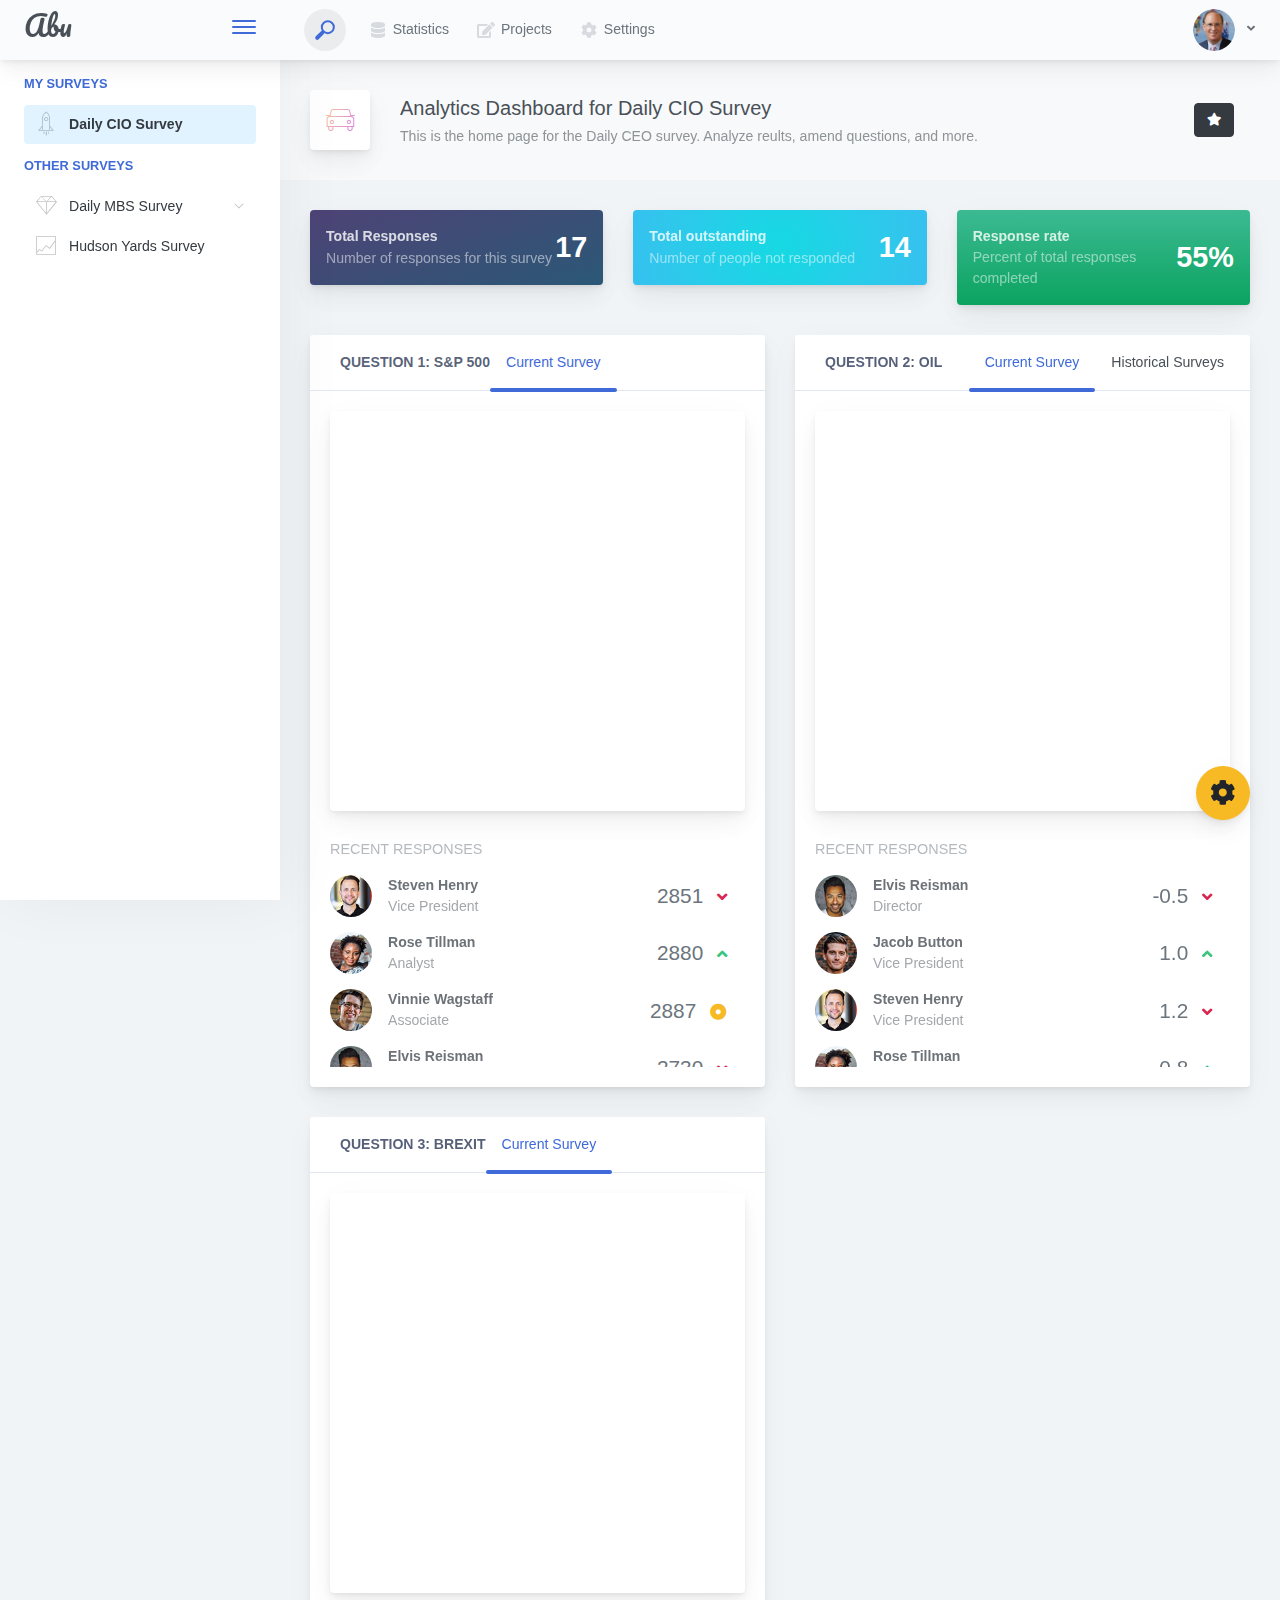
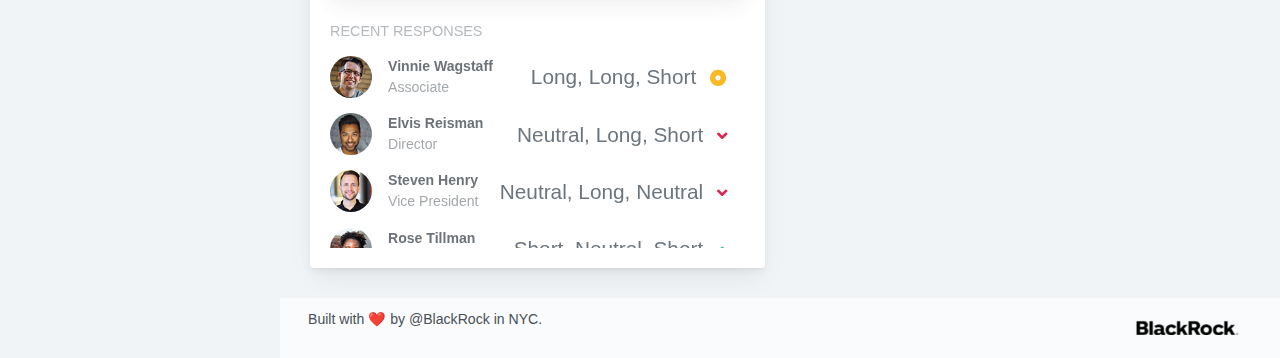
==== commit db8b963a: "value changes" ====
--- a/web-view/index.html
+++ b/web-view/index.html
@@ -694,7 +694,7 @@
                                                                       <div class="widget-content-right">
                                                                           <div class="font-size-xlg text-muted">
 
-                                                                              <span>2730</span>
+                                                                              <span>-0.5</span>
                                                                               <small class="text-danger pl-2">
                                                                                   <i class="fa fa-angle-down"></i>
                                                                               </small>
@@ -716,7 +716,7 @@
                                                                       <div class="widget-content-right">
                                                                           <div class="font-size-xlg text-muted">
 
-                                                                              <span>2800</span>
+                                                                              <span>1.0</span>
                                                                               <small class="text-success pl-2">
                                                                                   <i class="fa fa-angle-up"></i>
                                                                               </small>
@@ -738,7 +738,7 @@
                                                                         <div class="widget-content-right">
                                                                             <div class="font-size-xlg text-muted">
 
-                                                                                <span>2851</span>
+                                                                                <span>1.2</span>
                                                                                 <small class="text-danger pl-2">
                                                                                     <i class="fa fa-angle-down"></i>
                                                                                 </small>
@@ -760,7 +760,7 @@
                                                                         <div class="widget-content-right">
                                                                             <div class="font-size-xlg text-muted">
 
-                                                                                <span>2880</span>
+                                                                                <span>0.8</span>
                                                                                 <small class="text-success pl-2">
                                                                                     <i class="fa fa-angle-up"></i>
                                                                                 </small>
@@ -782,7 +782,7 @@
                                                                         <div class="widget-content-right">
                                                                             <div class="font-size-xlg text-muted">
 
-                                                                                <span>2887</span>
+                                                                                <span>-0.2</span>
                                                                                 <small class="text-warning pl-2">
                                                                                     <i class="fa fa-dot-circle"></i>
                                                                                 </small>
@@ -838,7 +838,7 @@
                                                                       <div class="widget-content-right">
                                                                           <div class="font-size-xlg text-muted">
 
-                                                                              <span>2887</span>
+                                                                              <span>Long, Long, Short</span>
                                                                               <small class="text-warning pl-2">
                                                                                   <i class="fa fa-dot-circle"></i>
                                                                               </small>
@@ -860,7 +860,7 @@
                                                                       <div class="widget-content-right">
                                                                           <div class="font-size-xlg text-muted">
 
-                                                                              <span>2730</span>
+                                                                              <span>Neutral, Long, Short</span>
                                                                               <small class="text-danger pl-2">
                                                                                   <i class="fa fa-angle-down"></i>
                                                                               </small>
@@ -882,7 +882,7 @@
                                                                         <div class="widget-content-right">
                                                                             <div class="font-size-xlg text-muted">
 
-                                                                                <span>2851</span>
+                                                                                <span>Neutral, Long, Neutral</span>
                                                                                 <small class="text-danger pl-2">
                                                                                     <i class="fa fa-angle-down"></i>
                                                                                 </small>
@@ -904,7 +904,7 @@
                                                                         <div class="widget-content-right">
                                                                             <div class="font-size-xlg text-muted">
 
-                                                                                <span>2880</span>
+                                                                                <span>Short, Neutral, Short</span>
                                                                                 <small class="text-success pl-2">
                                                                                     <i class="fa fa-angle-up"></i>
                                                                                 </small>
@@ -926,7 +926,7 @@
                                                                         <div class="widget-content-right">
                                                                             <div class="font-size-xlg text-muted">
 
-                                                                                <span>2800</span>
+                                                                                <span>Short, Long, Neutral</span>
                                                                                 <small class="text-success pl-2">
                                                                                     <i class="fa fa-angle-up"></i>
                                                                                 </small>
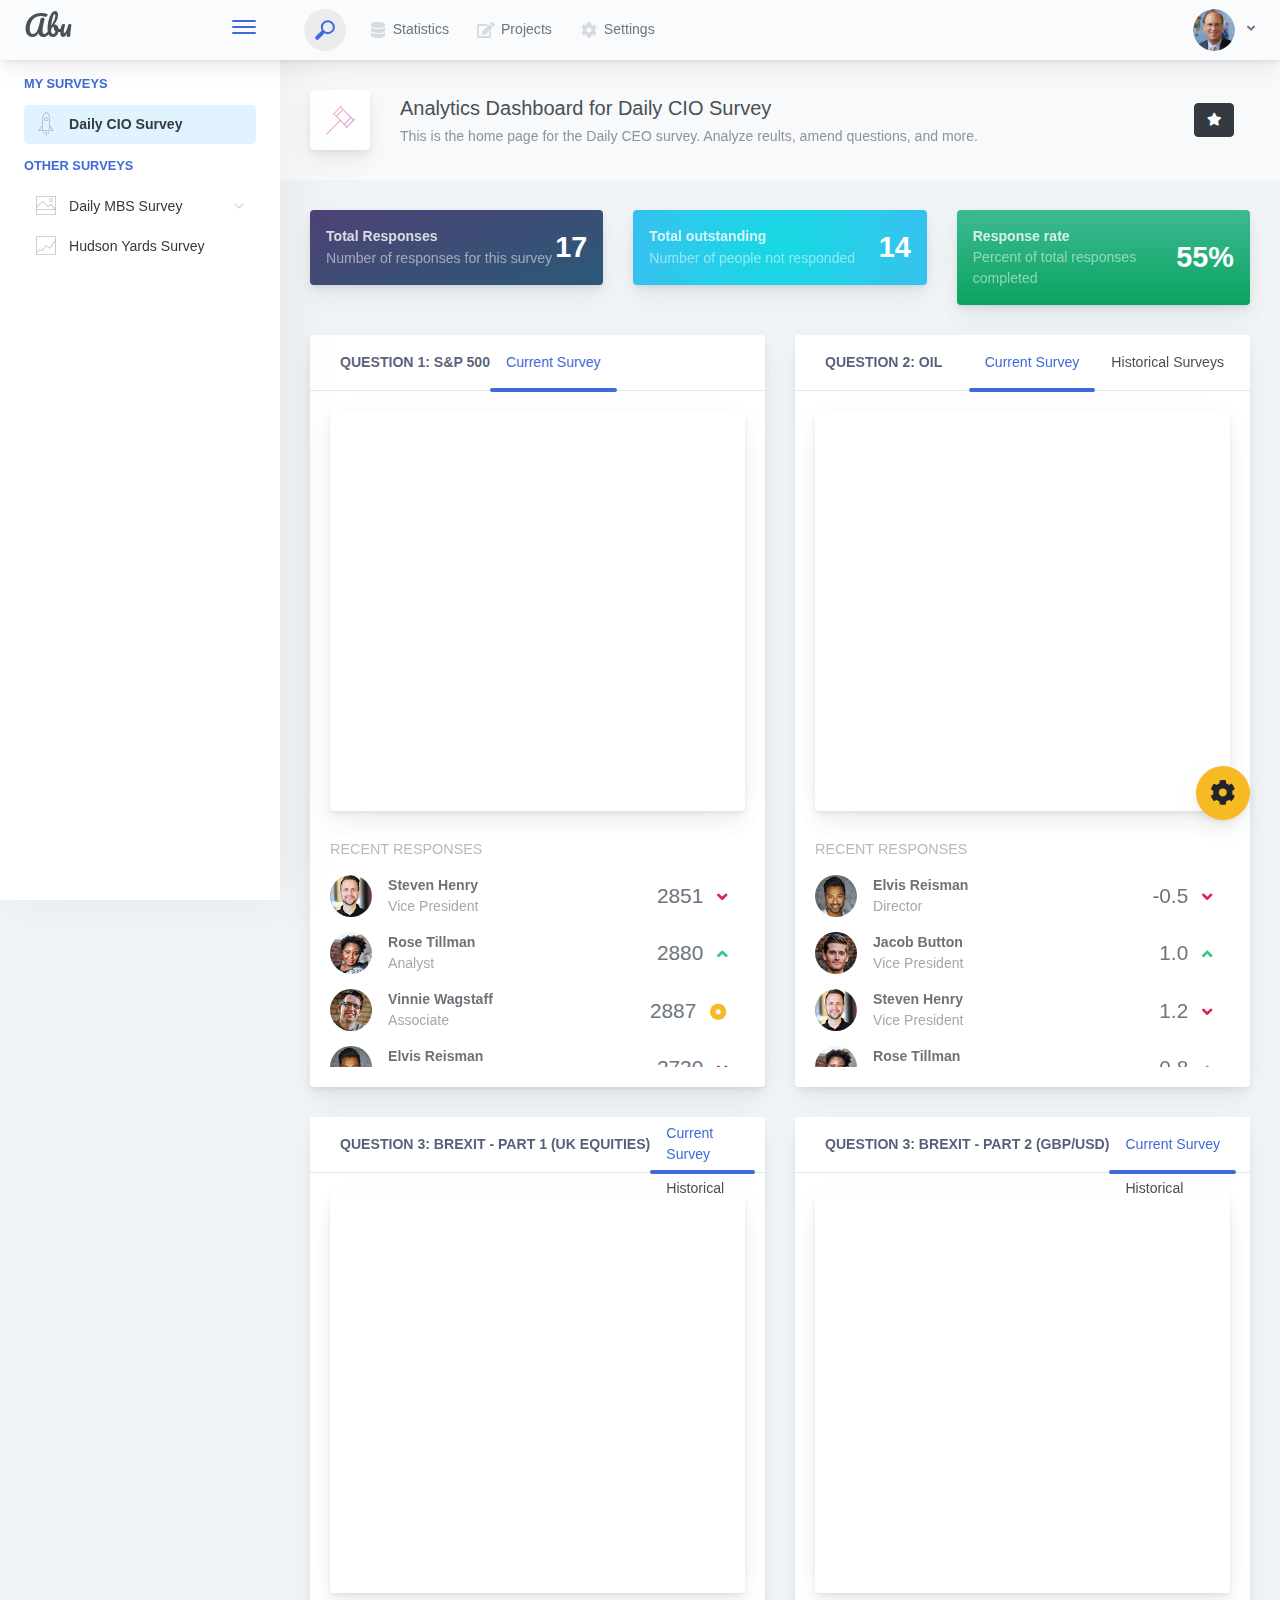
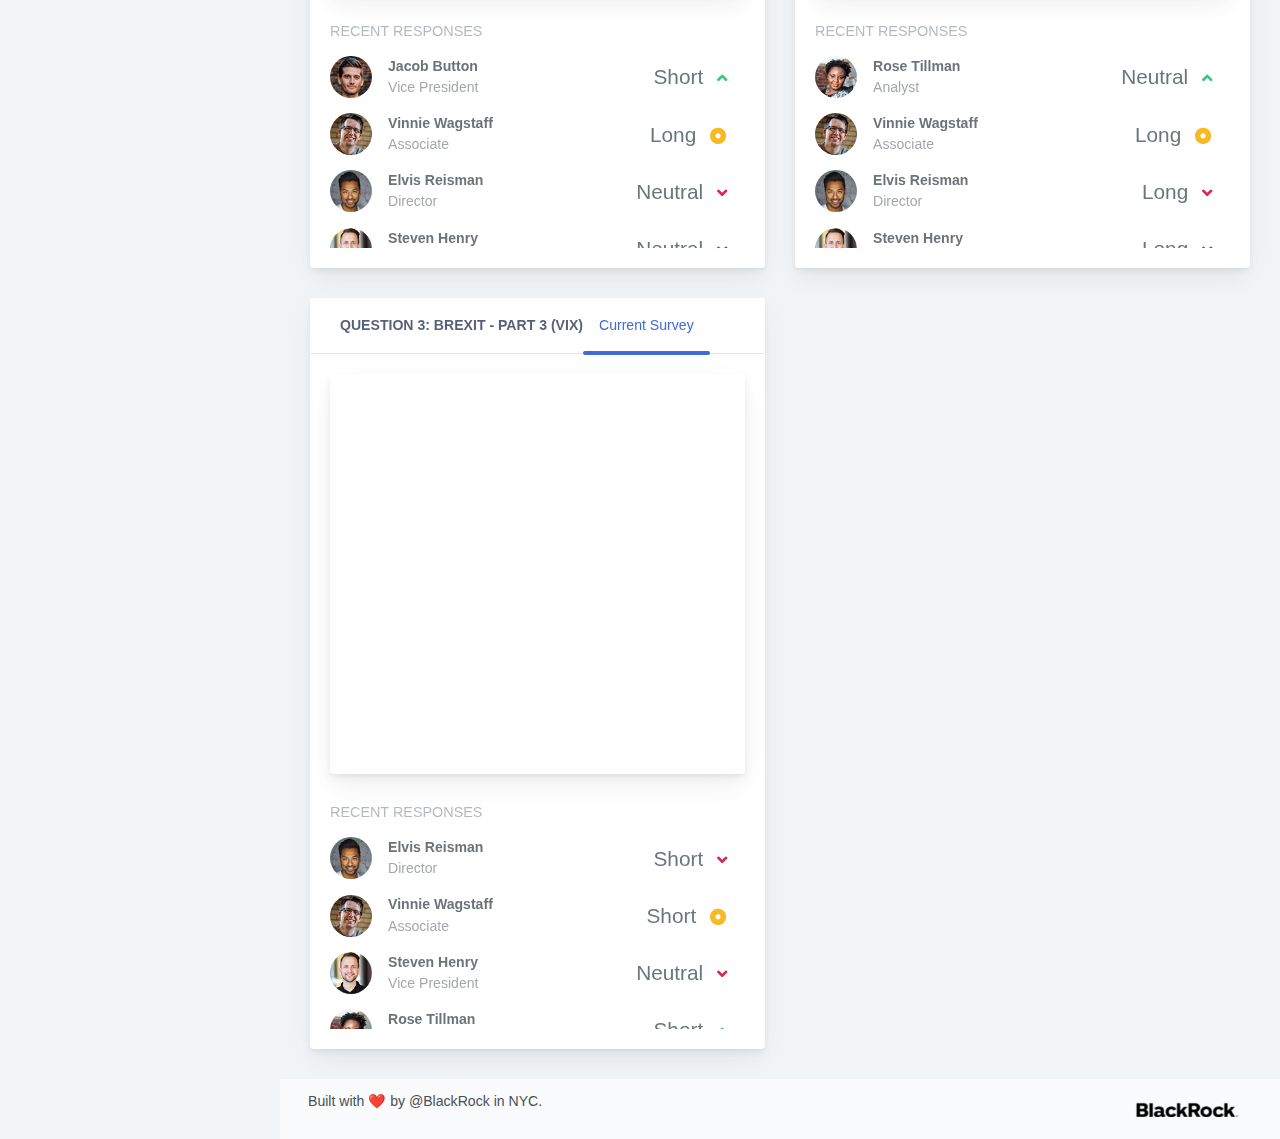
==== commit 8f8b8535: "split brexit graph into 3 graphs for clarity" ====
--- a/web-view/index.html
+++ b/web-view/index.html
@@ -114,8 +114,8 @@
                     </div>        </div>
             </div>
         </div>        <div class="ui-theme-settings">
-            <button type="button" id="TooltipDemo" class="btn-open-options btn btn-warning">
-                <i class="fa fa-cog fa-w-16 fa-spin fa-2x"></i>
+            <button type="button" class="btn-open-options btn btn-warning">
+                <i class="fa fa-cog fa-w-16 fa-2x"></i>
             </button>
             <div class="theme-settings__inner">
                 <div class="scrollbar-container">
@@ -435,7 +435,7 @@
                                 <li class="app-sidebar__heading">Other Surveys</li>
                                 <li>
                                     <a href="#">
-                                        <i class="metismenu-icon pe-7s-diamond"></i>
+                                        <i class="metismenu-icon pe-7s-photo"></i>
                                         Daily MBS Survey
                                         <i class="metismenu-state-icon pe-7s-angle-down caret-left"></i>
                                     </a>
@@ -455,7 +455,7 @@
                             <div class="page-title-wrapper">
                                 <div class="page-title-heading">
                                     <div class="page-title-icon">
-                                        <i class="pe-7s-car icon-gradient bg-mean-fruit">
+                                        <i class="pe-7s-hammer icon-gradient bg-mean-fruit">
                                         </i>
                                     </div>
                                     <div>Analytics Dashboard for Daily CIO Survey
@@ -804,7 +804,7 @@
                                     <div class="card-header-tab card-header-tab-animation card-header">
                                         <div class="card-header-title">
                                             <i class="header-icon lnr-apartment icon-gradient bg-love-kiss"> </i>
-                                            Question 3: Brexit
+                                            Question 3: Brexit - Part 1 (UK Equities)
                                         </div>
                                         <ul class="nav">
                                             <li class="nav-item"><a href="javascript:void(0);" class="active nav-link">Current Survey</a></li>
@@ -817,7 +817,7 @@
                                                 <div class="card mb-3 widget-chart widget-chart2 text-left w-100">
                                                     <div class="widget-chat-wrapper-outer">
                                                         <div class="widget-chart-wrapper widget-chart-wrapper-lg opacity-10 m-0">
-                                                              <div id="question3" style="height: 400px; margin: auto; min-width: 310px; max-width: 600px"></div>
+                                                              <div id="question3uke" style="height: 400px; margin: auto; min-width: 310px; max-width: 600px"></div>
                                                         </div>
                                                     </div>
                                                 </div>
@@ -829,6 +829,28 @@
                                                               <div class="widget-content p-0">
                                                                   <div class="widget-content-wrapper">
                                                                       <div class="widget-content-left mr-3">
+                                                                          <img width="42" class="rounded-circle" src="assets/images/avatars/2.jpg" alt="">
+                                                                      </div>
+                                                                      <div class="widget-content-left">
+                                                                          <div class="widget-heading">Jacob Button</div>
+                                                                          <div class="widget-subheading">Vice President</div>
+                                                                      </div>
+                                                                      <div class="widget-content-right">
+                                                                          <div class="font-size-xlg text-muted">
+
+                                                                              <span>Short</span>
+                                                                              <small class="text-success pl-2">
+                                                                                  <i class="fa fa-angle-up"></i>
+                                                                              </small>
+                                                                          </div>
+                                                                      </div>
+                                                                  </div>
+                                                              </div>
+                                                          </li>
+                                                          <li class="list-group-item">
+                                                              <div class="widget-content p-0">
+                                                                  <div class="widget-content-wrapper">
+                                                                      <div class="widget-content-left mr-3">
                                                                           <img width="42" class="rounded-circle" src="assets/images/avatars/4.jpg" alt="">
                                                                       </div>
                                                                       <div class="widget-content-left">
@@ -838,7 +860,7 @@
                                                                       <div class="widget-content-right">
                                                                           <div class="font-size-xlg text-muted">
 
-                                                                              <span>Long, Long, Short</span>
+                                                                              <span>Long</span>
                                                                               <small class="text-warning pl-2">
                                                                                   <i class="fa fa-dot-circle"></i>
                                                                               </small>
@@ -860,7 +882,7 @@
                                                                       <div class="widget-content-right">
                                                                           <div class="font-size-xlg text-muted">
 
-                                                                              <span>Neutral, Long, Short</span>
+                                                                              <span>Neutral</span>
                                                                               <small class="text-danger pl-2">
                                                                                   <i class="fa fa-angle-down"></i>
                                                                               </small>
@@ -882,7 +904,7 @@
                                                                         <div class="widget-content-right">
                                                                             <div class="font-size-xlg text-muted">
 
-                                                                                <span>Neutral, Long, Neutral</span>
+                                                                                <span>Neutral</span>
                                                                                 <small class="text-danger pl-2">
                                                                                     <i class="fa fa-angle-down"></i>
                                                                                 </small>
@@ -904,7 +926,7 @@
                                                                         <div class="widget-content-right">
                                                                             <div class="font-size-xlg text-muted">
 
-                                                                                <span>Short, Neutral, Short</span>
+                                                                                <span>Short</span>
                                                                                 <small class="text-success pl-2">
                                                                                     <i class="fa fa-angle-up"></i>
                                                                                 </small>
@@ -913,6 +935,128 @@
                                                                     </div>
                                                                 </div>
                                                             </li>
+                                                        </ul>
+                                                    </div>
+                                                </div>
+                                            </div>
+                                        </div>
+                                    </div>
+                                </div>
+                            </div>
+                            <div class="col-md-12 col-lg-6">
+                                <div class="mb-3 card">
+                                    <div class="card-header-tab card-header-tab-animation card-header">
+                                        <div class="card-header-title">
+                                            <i class="header-icon lnr-apartment icon-gradient bg-love-kiss"> </i>
+                                            Question 3: Brexit - Part 2 (GBP/USD)
+                                        </div>
+                                        <ul class="nav">
+                                            <li class="nav-item"><a href="javascript:void(0);" class="active nav-link">Current Survey</a></li>
+                                            <li class="nav-item"><a href="javascript:void(0);" class="nav-link second-tab-toggle">Historical Surveys</a></li>
+                                        </ul>
+                                    </div>
+                                    <div class="card-body">
+                                      <div class="tab-content">
+                                            <div class="tab-pane fade show active" id="tabs-eg-77">
+                                                <div class="card mb-3 widget-chart widget-chart2 text-left w-100">
+                                                    <div class="widget-chat-wrapper-outer">
+                                                        <div class="widget-chart-wrapper widget-chart-wrapper-lg opacity-10 m-0">
+                                                              <div id="question3gbp" style="height: 400px; margin: auto; min-width: 310px; max-width: 600px"></div>
+                                                        </div>
+                                                    </div>
+                                                </div>
+                                                <h6 class="text-muted text-uppercase font-size-md opacity-5 font-weight-normal">RECENT RESPONSES</h6>
+                                                <div class="scroll-area-sm">
+                                                    <div class="scrollbar-container">
+                                                        <ul class="rm-list-borders rm-list-borders-scroll list-group list-group-flush">
+                                                          <li class="list-group-item">
+                                                              <div class="widget-content p-0">
+                                                                  <div class="widget-content-wrapper">
+                                                                      <div class="widget-content-left mr-3">
+                                                                          <img width="42" class="rounded-circle" src="assets/images/avatars/5.jpg" alt="">
+                                                                      </div>
+                                                                      <div class="widget-content-left">
+                                                                          <div class="widget-heading">Rose Tillman</div>
+                                                                          <div class="widget-subheading">Analyst</div>
+                                                                      </div>
+                                                                      <div class="widget-content-right">
+                                                                          <div class="font-size-xlg text-muted">
+
+                                                                              <span>Neutral</span>
+                                                                              <small class="text-success pl-2">
+                                                                                  <i class="fa fa-angle-up"></i>
+                                                                              </small>
+                                                                          </div>
+                                                                      </div>
+                                                                  </div>
+                                                              </div>
+                                                          </li>
+                                                          <li class="list-group-item">
+                                                              <div class="widget-content p-0">
+                                                                  <div class="widget-content-wrapper">
+                                                                      <div class="widget-content-left mr-3">
+                                                                          <img width="42" class="rounded-circle" src="assets/images/avatars/4.jpg" alt="">
+                                                                      </div>
+                                                                      <div class="widget-content-left">
+                                                                          <div class="widget-heading">Vinnie Wagstaff</div>
+                                                                          <div class="widget-subheading">Associate</div>
+                                                                      </div>
+                                                                      <div class="widget-content-right">
+                                                                          <div class="font-size-xlg text-muted">
+
+                                                                              <span>Long</span>
+                                                                              <small class="text-warning pl-2">
+                                                                                  <i class="fa fa-dot-circle"></i>
+                                                                              </small>
+                                                                          </div>
+                                                                      </div>
+                                                                  </div>
+                                                              </div>
+                                                          </li>
+                                                          <li class="list-group-item">
+                                                              <div class="widget-content p-0">
+                                                                  <div class="widget-content-wrapper">
+                                                                      <div class="widget-content-left mr-3">
+                                                                          <img width="42" class="rounded-circle" src="assets/images/avatars/3.jpg" alt="">
+                                                                      </div>
+                                                                      <div class="widget-content-left">
+                                                                          <div class="widget-heading">Elvis Reisman</div>
+                                                                          <div class="widget-subheading">Director</div>
+                                                                      </div>
+                                                                      <div class="widget-content-right">
+                                                                          <div class="font-size-xlg text-muted">
+
+                                                                              <span>Long</span>
+                                                                              <small class="text-danger pl-2">
+                                                                                  <i class="fa fa-angle-down"></i>
+                                                                              </small>
+                                                                          </div>
+                                                                      </div>
+                                                                  </div>
+                                                              </div>
+                                                          </li>
+                                                            <li class="list-group-item">
+                                                                <div class="widget-content p-0">
+                                                                    <div class="widget-content-wrapper">
+                                                                        <div class="widget-content-left mr-3">
+                                                                            <img width="42" class="rounded-circle" src="assets/images/avatars/9.jpg" alt="">
+                                                                        </div>
+                                                                        <div class="widget-content-left">
+                                                                            <div class="widget-heading">Steven Henry</div>
+                                                                            <div class="widget-subheading">Vice President</div>
+                                                                        </div>
+                                                                        <div class="widget-content-right">
+                                                                            <div class="font-size-xlg text-muted">
+
+                                                                                <span>Long</span>
+                                                                                <small class="text-danger pl-2">
+                                                                                    <i class="fa fa-angle-down"></i>
+                                                                                </small>
+                                                                            </div>
+                                                                        </div>
+                                                                    </div>
+                                                                </div>
+                                                            </li>
                                                             <li class="list-group-item">
                                                                 <div class="widget-content p-0">
                                                                     <div class="widget-content-wrapper">
@@ -926,7 +1070,152 @@
                                                                         <div class="widget-content-right">
                                                                             <div class="font-size-xlg text-muted">
 
-                                                                                <span>Short, Long, Neutral</span>
+                                                                                <span>Long</span>
+                                                                                <small class="text-success pl-2">
+                                                                                    <i class="fa fa-angle-up"></i>
+                                                                                </small>
+                                                                            </div>
+                                                                        </div>
+                                                                    </div>
+                                                                </div>
+                                                            </li>
+                                                        </ul>
+                                                    </div>
+                                                </div>
+                                            </div>
+                                        </div>
+                                    </div>
+                                </div>
+                            </div>
+                            <div class="col-md-12 col-lg-6">
+                                <div class="mb-3 card">
+                                    <div class="card-header-tab card-header-tab-animation card-header">
+                                        <div class="card-header-title">
+                                            <i class="header-icon lnr-apartment icon-gradient bg-love-kiss"> </i>
+                                            Question 3: Brexit - Part 3 (VIX)
+                                        </div>
+                                        <ul class="nav">
+                                            <li class="nav-item"><a href="javascript:void(0);" class="active nav-link">Current Survey</a></li>
+                                            <li class="nav-item"><a href="javascript:void(0);" class="nav-link second-tab-toggle">Historical Surveys</a></li>
+                                        </ul>
+                                    </div>
+                                    <div class="card-body">
+                                      <div class="tab-content">
+                                            <div class="tab-pane fade show active" id="tabs-eg-77">
+                                                <div class="card mb-3 widget-chart widget-chart2 text-left w-100">
+                                                    <div class="widget-chat-wrapper-outer">
+                                                        <div class="widget-chart-wrapper widget-chart-wrapper-lg opacity-10 m-0">
+                                                              <div id="question3vix" style="height: 400px; margin: auto; min-width: 310px; max-width: 600px"></div>
+                                                        </div>
+                                                    </div>
+                                                </div>
+                                                <h6 class="text-muted text-uppercase font-size-md opacity-5 font-weight-normal">RECENT RESPONSES</h6>
+                                                <div class="scroll-area-sm">
+                                                    <div class="scrollbar-container">
+                                                        <ul class="rm-list-borders rm-list-borders-scroll list-group list-group-flush">
+
+                                                          <li class="list-group-item">
+                                                              <div class="widget-content p-0">
+                                                                  <div class="widget-content-wrapper">
+                                                                      <div class="widget-content-left mr-3">
+                                                                          <img width="42" class="rounded-circle" src="assets/images/avatars/3.jpg" alt="">
+                                                                      </div>
+                                                                      <div class="widget-content-left">
+                                                                          <div class="widget-heading">Elvis Reisman</div>
+                                                                          <div class="widget-subheading">Director</div>
+                                                                      </div>
+                                                                      <div class="widget-content-right">
+                                                                          <div class="font-size-xlg text-muted">
+
+                                                                              <span>Short</span>
+                                                                              <small class="text-danger pl-2">
+                                                                                  <i class="fa fa-angle-down"></i>
+                                                                              </small>
+                                                                          </div>
+                                                                      </div>
+                                                                  </div>
+                                                              </div>
+                                                          </li>
+                                                          <li class="list-group-item">
+                                                              <div class="widget-content p-0">
+                                                                  <div class="widget-content-wrapper">
+                                                                      <div class="widget-content-left mr-3">
+                                                                          <img width="42" class="rounded-circle" src="assets/images/avatars/4.jpg" alt="">
+                                                                      </div>
+                                                                      <div class="widget-content-left">
+                                                                          <div class="widget-heading">Vinnie Wagstaff</div>
+                                                                          <div class="widget-subheading">Associate</div>
+                                                                      </div>
+                                                                      <div class="widget-content-right">
+                                                                          <div class="font-size-xlg text-muted">
+
+                                                                              <span>Short</span>
+                                                                              <small class="text-warning pl-2">
+                                                                                  <i class="fa fa-dot-circle"></i>
+                                                                              </small>
+                                                                          </div>
+                                                                      </div>
+                                                                  </div>
+                                                              </div>
+                                                          </li>
+                                                            <li class="list-group-item">
+                                                                <div class="widget-content p-0">
+                                                                    <div class="widget-content-wrapper">
+                                                                        <div class="widget-content-left mr-3">
+                                                                            <img width="42" class="rounded-circle" src="assets/images/avatars/9.jpg" alt="">
+                                                                        </div>
+                                                                        <div class="widget-content-left">
+                                                                            <div class="widget-heading">Steven Henry</div>
+                                                                            <div class="widget-subheading">Vice President</div>
+                                                                        </div>
+                                                                        <div class="widget-content-right">
+                                                                            <div class="font-size-xlg text-muted">
+
+                                                                                <span>Neutral</span>
+                                                                                <small class="text-danger pl-2">
+                                                                                    <i class="fa fa-angle-down"></i>
+                                                                                </small>
+                                                                            </div>
+                                                                        </div>
+                                                                    </div>
+                                                                </div>
+                                                            </li>
+                                                            <li class="list-group-item">
+                                                                <div class="widget-content p-0">
+                                                                    <div class="widget-content-wrapper">
+                                                                        <div class="widget-content-left mr-3">
+                                                                            <img width="42" class="rounded-circle" src="assets/images/avatars/5.jpg" alt="">
+                                                                        </div>
+                                                                        <div class="widget-content-left">
+                                                                            <div class="widget-heading">Rose Tillman</div>
+                                                                            <div class="widget-subheading">Analyst</div>
+                                                                        </div>
+                                                                        <div class="widget-content-right">
+                                                                            <div class="font-size-xlg text-muted">
+
+                                                                                <span>Short</span>
+                                                                                <small class="text-success pl-2">
+                                                                                    <i class="fa fa-angle-up"></i>
+                                                                                </small>
+                                                                            </div>
+                                                                        </div>
+                                                                    </div>
+                                                                </div>
+                                                            </li>
+                                                            <li class="list-group-item">
+                                                                <div class="widget-content p-0">
+                                                                    <div class="widget-content-wrapper">
+                                                                        <div class="widget-content-left mr-3">
+                                                                            <img width="42" class="rounded-circle" src="assets/images/avatars/2.jpg" alt="">
+                                                                        </div>
+                                                                        <div class="widget-content-left">
+                                                                            <div class="widget-heading">Jacob Button</div>
+                                                                            <div class="widget-subheading">Vice President</div>
+                                                                        </div>
+                                                                        <div class="widget-content-right">
+                                                                            <div class="font-size-xlg text-muted">
+
+                                                                                <span>Neutral</span>
                                                                                 <small class="text-success pl-2">
                                                                                     <i class="fa fa-angle-up"></i>
                                                                                 </small>
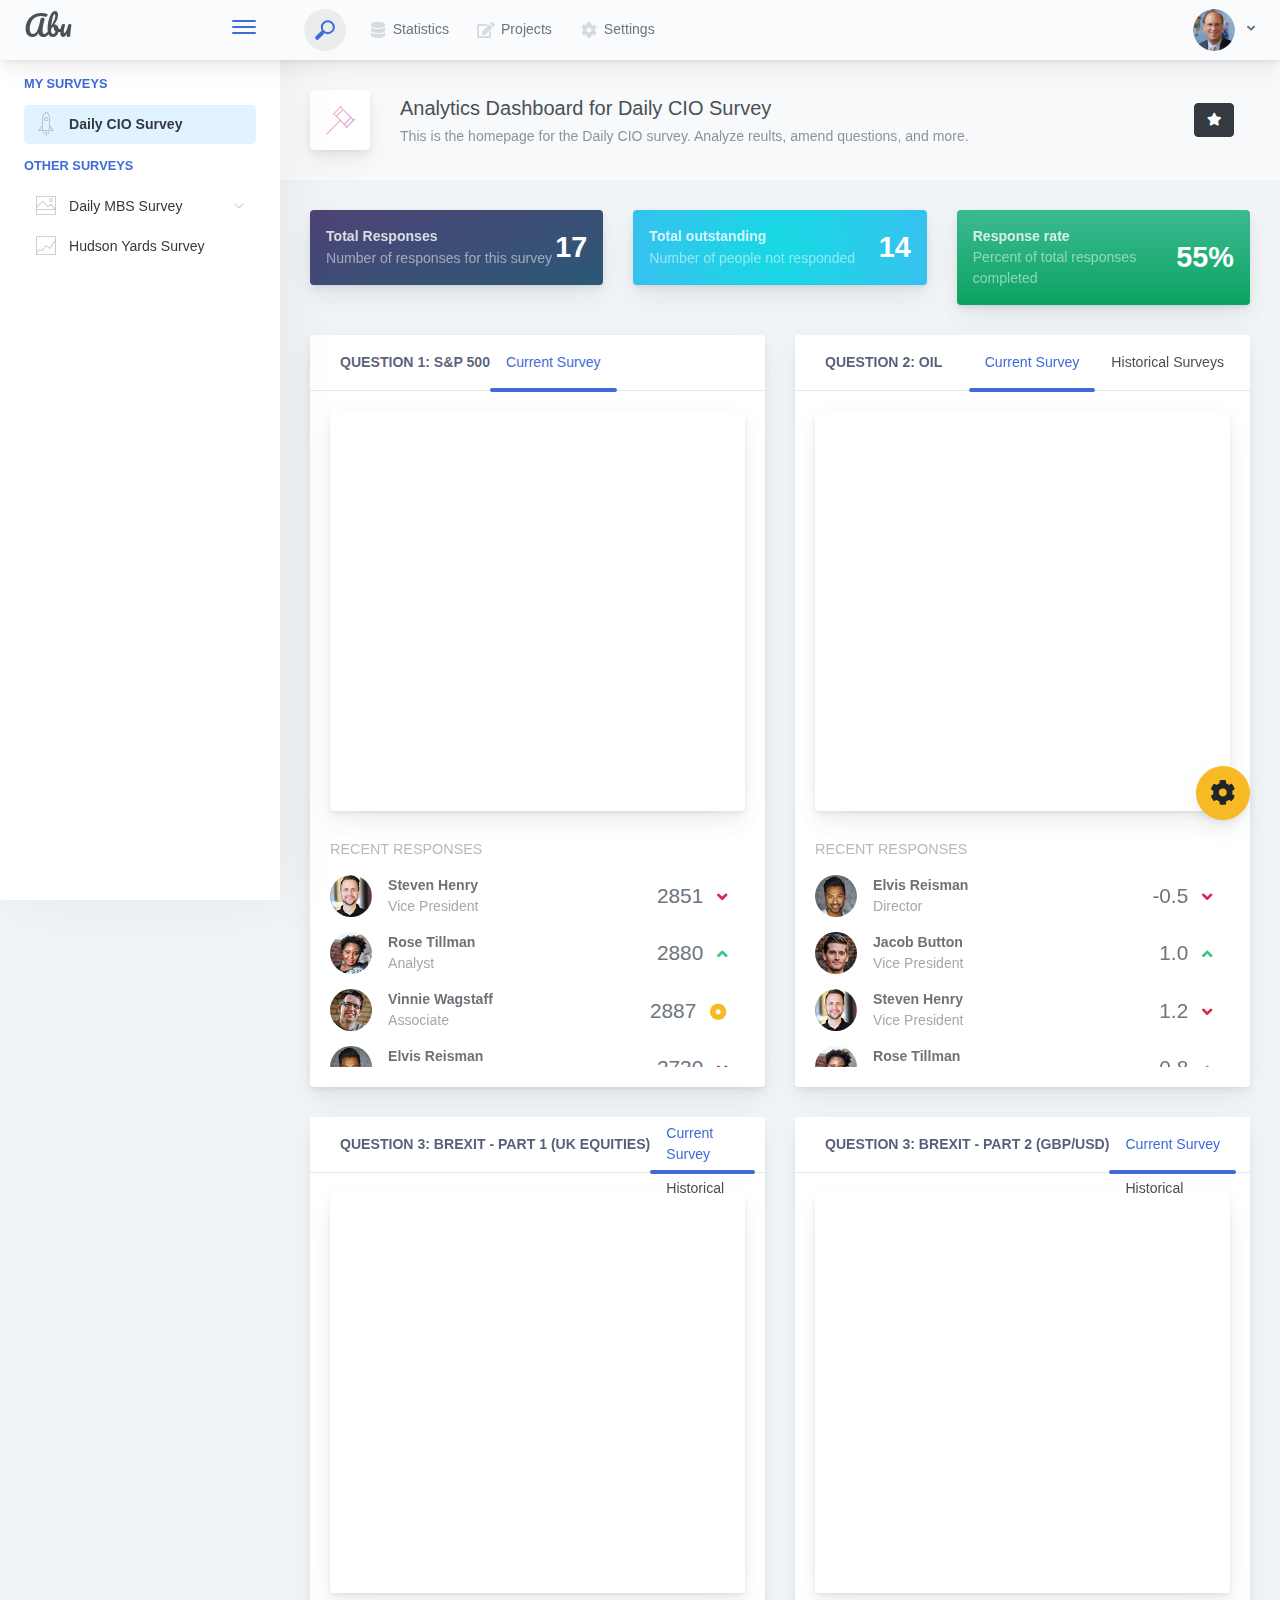
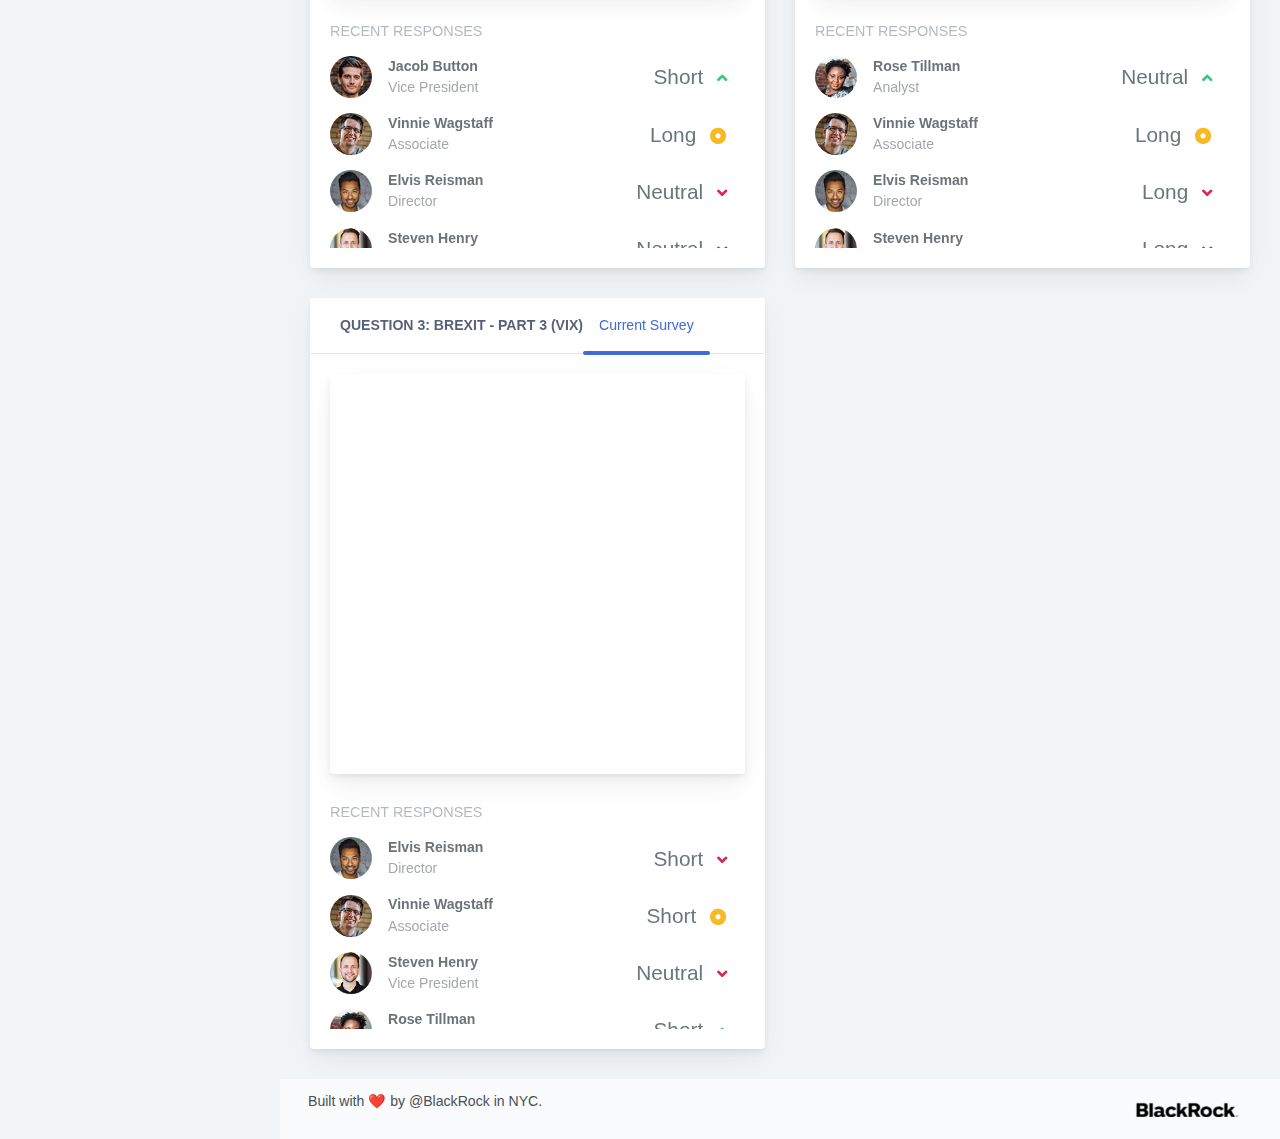
==== commit 85368822: "typo" ====
--- a/web-view/index.html
+++ b/web-view/index.html
@@ -459,7 +459,7 @@
                                         </i>
                                     </div>
                                     <div>Analytics Dashboard for Daily CIO Survey
-                                        <div class="page-title-subheading">This is the home page for the Daily CEO survey. Analyze reults, amend questions, and more.
+                                        <div class="page-title-subheading">This is the homepage for the Daily CIO survey. Analyze reults, amend questions, and more.
                                         </div>
                                     </div>
                                 </div>
